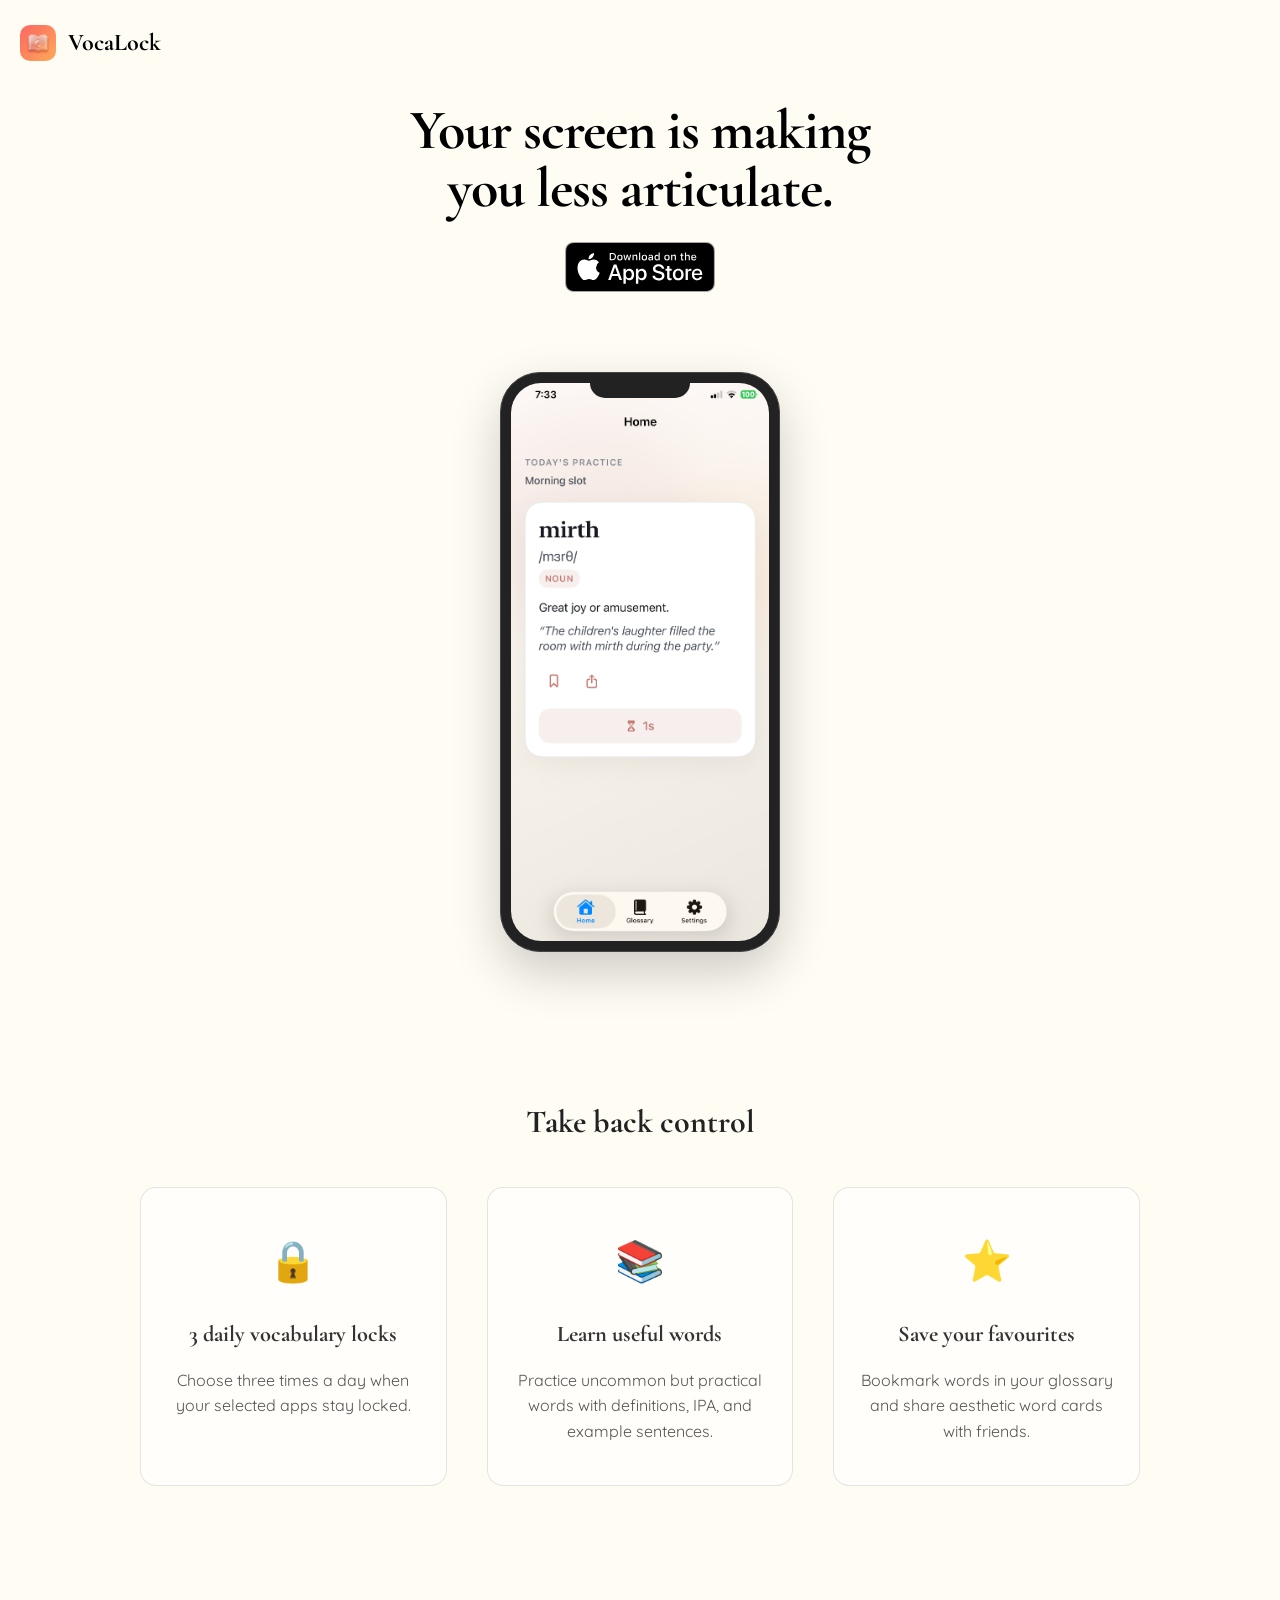
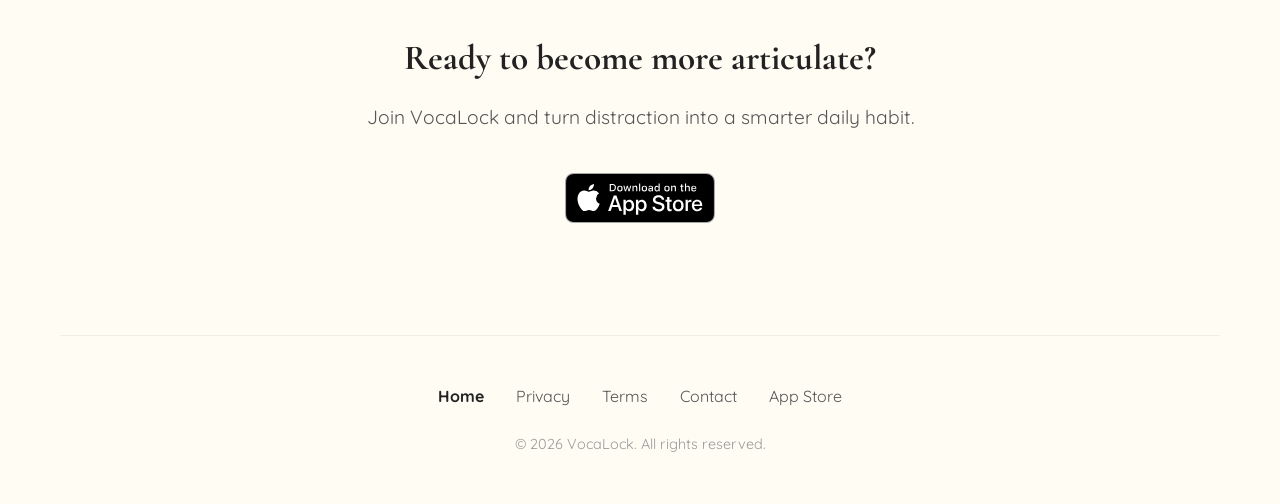
==== index.html @ 7bd0f9d2 "Scaffold app site" ====
<!doctype html>
<html lang="en">
  <head>
    <meta charset="UTF-8" />
    <meta name="viewport" content="width=device-width, initial-scale=1.0" />
    <title>VocaLock | Learn a word before you scroll</title>
    <meta
      name="description"
      content="VocaLock uses Apple Screen Time to interrupt selected apps and turn scrolling into vocabulary practice."
    />
    <meta
      name="keywords"
      content="vocabulary app, screen time, iphone, focus app, learning app"
    />
    <link rel="icon" href="AppLogo.png" type="image/png" />
    <link rel="apple-touch-icon" href="AppLogo.png" />
    <link rel="stylesheet" href="styles.css" />
  </head>
  <body>
    <nav class="site-header">
      <div class="header-container">
        <a href="#" class="brand" aria-label="VocaLock home">
          <img src="AppLogo.png" alt="VocaLock icon" class="brand-icon" />
          <span class="brand-text">VocaLock</span>
        </a>
      </div>
    </nav>

    <div class="container">
      <header class="hero">
        <h1 class="logo">Your screen is making you less articulate.</h1>
        <div class="hero-cta">
          <a
            href="https://apps.apple.com/app/id6759672555"
            class="app-store-badge"
            target="_blank"
            rel="noreferrer"
          >
            <img src="black.svg" alt="Download on the App Store" />
          </a>
        </div>
      </header>

      <main class="phone-showcase">
        <div class="iphone">
          <div class="iphone-notch"></div>
          <div class="iphone-screen">
            <img
              id="app-demo"
              src="IMG_0422 2.PNG"
              alt="VocaLock app screenshot"
            />
          </div>
        </div>
      </main>

      <section class="features">
        <h2 class="section-title">Take back control</h2>
        <div class="feature-grid">
          <div class="feature">
            <div class="feature-icon">🔒</div>
            <h3>3 daily vocabulary locks</h3>
            <p>Choose three times a day when your selected apps stay locked.</p>
          </div>
          <div class="feature">
            <div class="feature-icon">📚</div>
            <h3>Learn useful words</h3>
            <p>
              Practice uncommon but practical words with definitions, IPA, and
              example sentences.
            </p>
          </div>
          <div class="feature">
            <div class="feature-icon">⭐</div>
            <h3>Save your favourites</h3>
            <p>
              Bookmark words in your glossary and share aesthetic word cards
              with friends.
            </p>
          </div>
        </div>
      </section>

      <section class="cta-section">
        <h2>Ready to become more articulate?</h2>
        <p>Join VocaLock and turn distraction into a smarter daily habit.</p>
        <div class="cta-buttons">
          <a
            href="https://apps.apple.com/app/id6759672555"
            class="app-store-badge"
            target="_blank"
            rel="noreferrer"
          >
            <img src="black.svg" alt="Download on the App Store" />
          </a>
        </div>
      </section>

      <footer>
        <nav class="footer-links" aria-label="Footer">
          <a href="index.html" aria-current="page">Home</a>
          <a href="privacy.html">Privacy</a>
          <a href="terms.html">Terms</a>
          <a
            href="https://mail.google.com/mail/?view=cm&amp;fs=1&amp;to=writapp26@gmail.com"
            target="_blank"
            rel="noreferrer"
          >
            Contact
          </a>
          <a
            href="https://apps.apple.com/app/id6759672555"
            target="_blank"
            rel="noreferrer"
          >
            App Store
          </a>
        </nav>
        <p class="copyright">© 2026 VocaLock. All rights reserved.</p>
      </footer>
    </div>
  </body>
</html>
---- styles.css ----
@import url("https://fonts.googleapis.com/css2?family=Cormorant+Garamond:wght@500;600;700&family=Quicksand:wght@300;400;500;600;700&display=swap");

:root {
  --font-sans: "Quicksand", -apple-system, BlinkMacSystemFont, "Segoe UI", sans-serif;
  --font-serif: "Cormorant Garamond", Georgia, serif;
}

* {
  margin: 0;
  padding: 0;
  box-sizing: border-box;
}

body {
  font-family: var(--font-sans);
  line-height: 1.6;
  color: #333333;
  background-color: #fffcf4;
  overflow-x: hidden;
}

/* Typography system:
   Sans handles UI, navigation, and body copy.
   Serif is reserved for editorial and section-heading moments. */
.brand-text,
.app-store-badge,
.legal-eyebrow,
.legal-meta,
.legal-card p,
.legal-list,
.legal-section h3,
.footer-links a,
.copyright {
  font-family: var(--font-sans);
}

.logo,
.section-title,
.feature h3,
.cta-section h2,
.page-title,
.legal-section h2 {
  font-family: var(--font-serif);
  font-weight: 700;
}

.site-header {
  padding: 1.5rem 0;
  background: transparent;
}

.header-container {
  max-width: 1600px;
  margin: 0 auto;
  padding: 0 20px;
}

.brand {
  display: flex;
  align-items: center;
  gap: 0.75rem;
  text-decoration: none;
  transition: opacity 0.3s ease;
}

.brand:hover {
  opacity: 0.8;
}

.brand-icon {
  width: 36px;
  height: 36px;
  object-fit: contain;
  border-radius: 10px;
}

.brand-text {
  font-family: var(--font-serif);
  font-size: 1.5rem;
  font-weight: 900;
  color: #000000;
  letter-spacing: 0;
}

.container {
  max-width: 1200px;
  margin: 0 auto;
  padding: 0 20px;
}

.hero {
  text-align: center;
  padding: 1rem 1rem 5rem;
}

.logo {
  max-width: 18ch;
  margin: 0 auto;
  font-size: 3.5rem;
  font-weight: 900;
  line-height: 1.03;
  color: #000000;
  letter-spacing: -1px;
  text-wrap: balance;
}

.hero-cta {
  margin-top: 1.5rem;
  margin-bottom: -2rem;
  display: flex;
  gap: 1rem;
  justify-content: center;
  align-items: center;
}

.hero-cta .app-store-badge {
  display: inline-block;
  transition: transform 0.3s ease;
}

.hero-cta .app-store-badge:hover {
  transform: scale(1.05);
}

.phone-showcase {
  display: flex;
  justify-content: center;
  margin: 2rem 0 5rem;
}

.iphone {
  position: relative;
  width: 280px;
  height: 580px;
  background: #222222;
  border-radius: 40px;
  box-shadow: 0 20px 50px rgba(0, 0, 0, 0.2);
  padding: 10px;
  border: 1px solid #444444;
  overflow: hidden;
}

.iphone-notch {
  position: absolute;
  width: 100px;
  height: 25px;
  background: #222222;
  top: 0;
  left: 50%;
  transform: translateX(-50%);
  border-bottom-left-radius: 15px;
  border-bottom-right-radius: 15px;
  z-index: 2;
}

.iphone-screen {
  width: 100%;
  height: 100%;
  background: #000000;
  border-radius: 30px;
  overflow: hidden;
  position: relative;
}

#app-demo {
  width: 101%;
  height: 101%;
  object-fit: cover;
  display: block;
  position: absolute;
  top: 50%;
  left: 50%;
  transform: translate(-50%, -50%);
  object-position: center;
}

.features {
  padding: 4rem 0;
  text-align: center;
}

.section-title {
  font-size: 2rem;
  margin-bottom: 2.5rem;
  color: #222222;
  letter-spacing: 0;
}

.feature-grid {
  display: grid;
  grid-template-columns: repeat(auto-fit, minmax(280px, 1fr));
  gap: 2.5rem;
  margin: 0 auto;
  max-width: 1000px;
}

.feature {
  background: rgba(255, 255, 255, 0.5);
  border-radius: 16px;
  padding: 2.5rem 1.5rem;
  text-align: center;
  transition: all 0.3s ease;
  border: 1px solid rgba(0, 0, 0, 0.1);
  backdrop-filter: blur(10px);
}

.feature:hover {
  transform: translateY(-10px);
  box-shadow: 0 15px 30px rgba(0, 0, 0, 0.05);
}

.feature-icon {
  font-size: 2.5rem;
  margin-bottom: 1.5rem;
}

.feature h3 {
  margin-bottom: 1rem;
  color: #333333;
  font-size: 1.4rem;
  letter-spacing: 0;
}

.feature p {
  color: #555555;
  line-height: 1.6;
}

.cta-section {
  text-align: center;
  padding: 5rem 0;
  max-width: 800px;
  margin: 0 auto;
}

.cta-section h2 {
  font-size: 2.2rem;
  margin-bottom: 1rem;
  color: #222222;
  letter-spacing: 0;
}

.cta-section p {
  color: #555555;
  margin-bottom: 2.5rem;
  font-size: 1.2rem;
}

.cta-buttons {
  display: flex;
  justify-content: center;
  align-items: center;
  gap: 1.5rem;
  flex-wrap: wrap;
}

.app-store-badge {
  display: inline-block;
  transition:
    transform 0.3s ease,
    opacity 0.3s ease;
}

.app-store-badge img {
  height: 50px;
  width: auto;
  display: block;
}

/* Legal page styles keep long policy text readable without changing the site look. */
.legal-page {
  padding: 1rem 20px 4rem;
}

.legal-container {
  max-width: 900px;
  margin: 0 auto;
}

.legal-header {
  text-align: center;
  margin-bottom: 2rem;
}

.legal-eyebrow {
  color: #ff6b57;
  font-weight: 700;
  letter-spacing: 0.08em;
  text-transform: uppercase;
  font-size: 0.9rem;
  margin-bottom: 0.75rem;
}

.page-title {
  font-size: 2.4rem;
  color: #222222;
  letter-spacing: 0;
}

.legal-meta {
  margin-top: 0.75rem;
  color: #666666;
}

.legal-card {
  background: rgba(255, 255, 255, 0.65);
  border: 1px solid rgba(0, 0, 0, 0.08);
  border-radius: 20px;
  padding: 2rem;
  box-shadow: 0 10px 30px rgba(0, 0, 0, 0.04);
}

.legal-card p {
  margin-bottom: 1rem;
  color: #444444;
}

.legal-card a {
  color: #222222;
  text-decoration: underline;
}

.legal-section + .legal-section {
  margin-top: 2rem;
}

.legal-section h2 {
  margin-bottom: 0.75rem;
  font-size: 1.5rem;
  color: #222222;
  letter-spacing: 0;
}

.legal-section h3 {
  margin-top: 1.25rem;
  margin-bottom: 0.5rem;
  font-size: 1.08rem;
  color: #222222;
}

.legal-list {
  margin: 0.75rem 0 1rem 1.35rem;
  color: #444444;
}

.legal-list li + li {
  margin-top: 0.5rem;
}

.legal-footer-note {
  margin-top: 2rem;
  padding-top: 1.25rem;
  border-top: 1px solid rgba(0, 0, 0, 0.08);
  color: #777777;
  font-size: 0.95rem;
}

footer {
  text-align: center;
  padding: 3rem 0;
  margin-top: 2rem;
  border-top: 1px solid rgba(0, 0, 0, 0.05);
}

.footer-links {
  margin-bottom: 1.5rem;
  display: flex;
  justify-content: center;
  gap: 2rem;
  flex-wrap: wrap;
}

.footer-links a {
  color: #555555;
  text-decoration: none;
  transition: color 0.3s ease;
}

.footer-links a:hover {
  color: #222222;
}

.footer-links a[aria-current="page"] {
  color: #222222;
  font-weight: 700;
}

.copyright {
  color: #999999;
  font-size: 0.9rem;
}

a:focus-visible {
  outline: 2px solid #222222;
  outline-offset: 4px;
}

@media (max-width: 768px) {
  .site-header {
    padding: 1rem 0;
  }

  .brand-icon {
    width: 28px;
    height: 28px;
  }

  .brand-text {
    font-size: 1.25rem;
  }

  .hero {
    padding: 1rem 1rem;
  }

  .logo {
    font-size: 1.6rem;
  }

  .hero-cta {
    margin-top: 1.5rem;
    margin-bottom: 0;
    flex-wrap: wrap;
  }

  .app-store-badge img {
    height: 40px;
  }

  .feature {
    margin-bottom: 1.5rem;
  }

  .page-title {
    font-size: 2rem;
  }

  .legal-card {
    padding: 1.5rem;
  }
}

@media (max-width: 480px) {
  .container,
  .header-container,
  .legal-page {
    padding: 0 10px;
  }

  .brand-icon {
    width: 24px;
    height: 24px;
  }

  .brand-text {
    font-size: 1.1rem;
  }

  .hero {
    padding: 1rem 0;
  }

  .logo {
    font-size: 1.5rem;
    line-height: 1.2;
    margin-bottom: 0.1rem;
    white-space: normal;
  }

  .hero-cta {
    gap: 0.5rem;
  }

  .app-store-badge img {
    height: 35px;
  }

  .page-title {
    font-size: 1.7rem;
  }

  .legal-card {
    padding: 1.2rem;
    border-radius: 16px;
  }
}
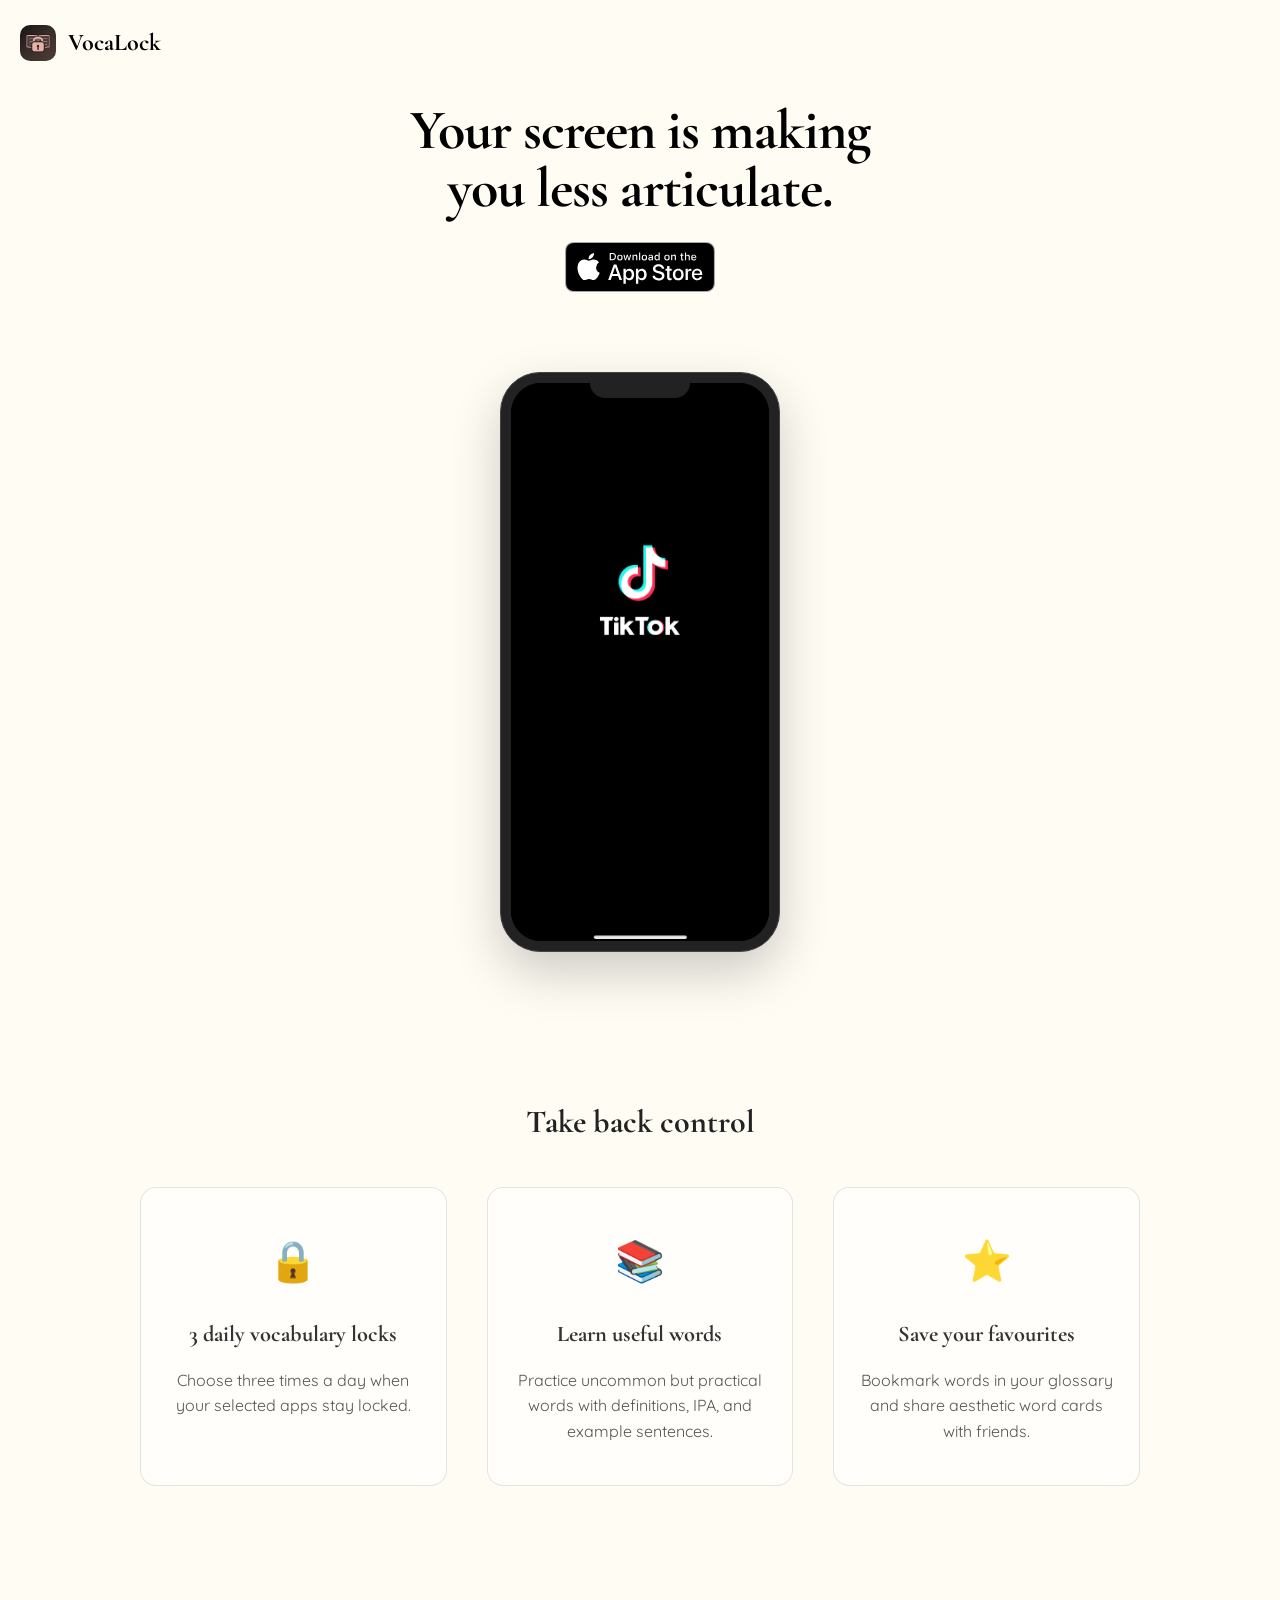
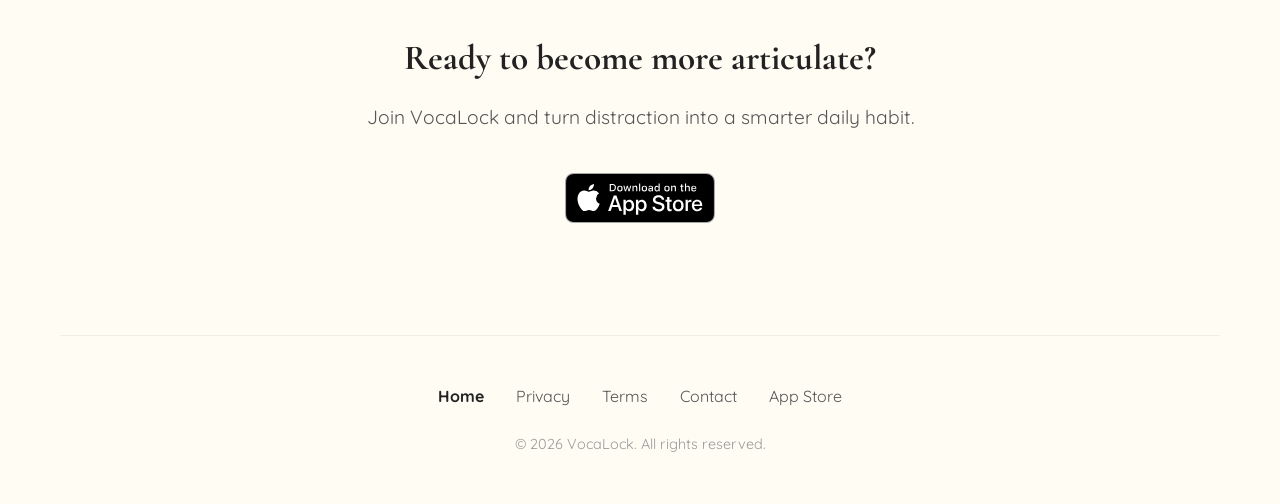
==== commit 638c6393: "Update app screenshots, improve privacy and terms effective dates, and enhance styles" ====
--- a/index.html
+++ b/index.html
@@ -8,18 +8,91 @@
       name="description"
       content="VocaLock uses Apple Screen Time to interrupt selected apps and turn scrolling into vocabulary practice."
     />
-    <meta
-      name="keywords"
-      content="vocabulary app, screen time, iphone, focus app, learning app"
-    />
+    <meta name="robots" content="index, follow, max-image-preview:large" />
+    <meta name="application-name" content="VocaLock" />
+    <meta name="apple-itunes-app" content="app-id=6759672555" />
+    <link rel="canonical" href="https://vocalock.com/" />
+    <meta property="og:site_name" content="VocaLock" />
+    <meta
+      property="og:title"
+      content="VocaLock | Learn a word before you scroll"
+    />
+    <meta
+      property="og:description"
+      content="VocaLock uses Apple Screen Time to interrupt selected apps and turn scrolling into vocabulary practice."
+    />
+    <meta property="og:type" content="website" />
+    <meta property="og:url" content="https://vocalock.com/" />
+    <meta property="og:image" content="https://vocalock.com/AppLogo.png" />
+    <meta property="og:image:alt" content="VocaLock app icon" />
+    <meta name="twitter:card" content="summary" />
+    <meta
+      name="twitter:title"
+      content="VocaLock | Learn a word before you scroll"
+    />
+    <meta
+      name="twitter:description"
+      content="VocaLock uses Apple Screen Time to interrupt selected apps and turn scrolling into vocabulary practice."
+    />
+    <meta name="twitter:image" content="https://vocalock.com/AppLogo.png" />
     <link rel="icon" href="AppLogo.png" type="image/png" />
     <link rel="apple-touch-icon" href="AppLogo.png" />
     <link rel="stylesheet" href="styles.css" />
+    <!-- Structured data helps search engines connect the brand, site, and app. -->
+    <script type="application/ld+json">
+      {
+        "@context": "https://schema.org",
+        "@graph": [
+          {
+            "@type": "WebSite",
+            "@id": "https://vocalock.com/#website",
+            "url": "https://vocalock.com/",
+            "name": "VocaLock",
+            "description": "VocaLock uses Apple Screen Time to interrupt selected apps and turn scrolling into vocabulary practice.",
+            "publisher": {
+              "@id": "https://vocalock.com/#organization"
+            },
+            "inLanguage": "en"
+          },
+          {
+            "@type": "Organization",
+            "@id": "https://vocalock.com/#organization",
+            "name": "VocaLock",
+            "url": "https://vocalock.com/",
+            "logo": {
+              "@type": "ImageObject",
+              "url": "https://vocalock.com/AppLogo.png"
+            },
+            "contactPoint": [
+              {
+                "@type": "ContactPoint",
+                "contactType": "customer support",
+                "email": "vocalockapp@gmail.com"
+              }
+            ]
+          },
+          {
+            "@type": "MobileApplication",
+            "@id": "https://vocalock.com/#app",
+            "name": "VocaLock",
+            "url": "https://vocalock.com/",
+            "operatingSystem": "iOS",
+            "applicationCategory": "EducationalApplication",
+            "description": "VocaLock uses Apple Screen Time to interrupt selected apps and turn scrolling into vocabulary practice.",
+            "image": "https://vocalock.com/AppLogo.png",
+            "downloadUrl": "https://apps.apple.com/app/id6759672555",
+            "publisher": {
+              "@id": "https://vocalock.com/#organization"
+            }
+          }
+        ]
+      }
+    </script>
   </head>
   <body>
     <nav class="site-header">
       <div class="header-container">
-        <a href="#" class="brand" aria-label="VocaLock home">
+        <a href="/" class="brand" aria-label="VocaLock home">
           <img src="AppLogo.png" alt="VocaLock icon" class="brand-icon" />
           <span class="brand-text">VocaLock</span>
         </a>
@@ -44,11 +117,21 @@
       <main class="phone-showcase">
         <div class="iphone">
           <div class="iphone-notch"></div>
-          <div class="iphone-screen">
+          <div class="iphone-screen" aria-label="VocaLock app screenshots preview">
             <img
-              id="app-demo"
-              src="IMG_0422 2.PNG"
-              alt="VocaLock app screenshot"
+              class="app-demo-frame is-active"
+              src="tiktok.PNG"
+              alt="Selected social app before VocaLock pauses scrolling"
+            />
+            <img
+              class="app-demo-frame"
+              src="shield.PNG"
+              alt="VocaLock lock screen prompting the user to learn before returning"
+            />
+            <img
+              class="app-demo-frame"
+              src="home.PNG"
+              alt="VocaLock home screen with a vocabulary card"
             />
           </div>
         </div>
@@ -98,16 +181,10 @@
 
       <footer>
         <nav class="footer-links" aria-label="Footer">
-          <a href="index.html" aria-current="page">Home</a>
-          <a href="privacy.html">Privacy</a>
-          <a href="terms.html">Terms</a>
-          <a
-            href="https://mail.google.com/mail/?view=cm&amp;fs=1&amp;to=writapp26@gmail.com"
-            target="_blank"
-            rel="noreferrer"
-          >
-            Contact
-          </a>
+          <a href="/" aria-current="page">Home</a>
+          <a href="/privacy.html">Privacy</a>
+          <a href="/terms.html">Terms</a>
+          <a href="/contact.html">Contact</a>
           <a
             href="https://apps.apple.com/app/id6759672555"
             target="_blank"
@@ -119,5 +196,18 @@
         <p class="copyright">© 2026 VocaLock. All rights reserved.</p>
       </footer>
     </div>
+
+    <script>
+      const demoFrames = document.querySelectorAll(".app-demo-frame");
+      let activeDemoFrame = 0;
+
+      if (!window.matchMedia("(prefers-reduced-motion: reduce)").matches && demoFrames.length > 1) {
+        window.setInterval(() => {
+          demoFrames[activeDemoFrame].classList.remove("is-active");
+          activeDemoFrame = (activeDemoFrame + 1) % demoFrames.length;
+          demoFrames[activeDemoFrame].classList.add("is-active");
+        }, 2400);
+      }
+    </script>
   </body>
 </html>
--- a/styles.css
+++ b/styles.css
@@ -162,7 +162,7 @@
   position: relative;
 }
 
-#app-demo {
+.app-demo-frame {
   width: 101%;
   height: 101%;
   object-fit: cover;
@@ -170,8 +170,23 @@
   position: absolute;
   top: 50%;
   left: 50%;
-  transform: translate(-50%, -50%);
+  opacity: 0;
+  transform: translate(-50%, -50%) scale(0.96);
   object-position: center;
+  transition:
+    opacity 0.45s ease-in-out,
+    transform 0.45s ease-in-out;
+}
+
+.app-demo-frame.is-active {
+  opacity: 1;
+  transform: translate(-50%, -50%) scale(1);
+}
+
+@media (prefers-reduced-motion: reduce) {
+  .app-demo-frame {
+    transition: none;
+  }
 }
 
 .features {
@@ -414,7 +429,8 @@
   }
 
   .logo {
-    font-size: 1.6rem;
+    font-size: 2.4rem;
+    line-height: 1.06;
   }
 
   .hero-cta {
@@ -424,7 +440,7 @@
   }
 
   .app-store-badge img {
-    height: 40px;
+    height: 44px;
   }
 
   .feature {
@@ -461,8 +477,8 @@
   }
 
   .logo {
-    font-size: 1.5rem;
-    line-height: 1.2;
+    font-size: 2.15rem;
+    line-height: 1.08;
     margin-bottom: 0.1rem;
     white-space: normal;
   }
@@ -472,7 +488,7 @@
   }
 
   .app-store-badge img {
-    height: 35px;
+    height: 39px;
   }
 
   .page-title {
